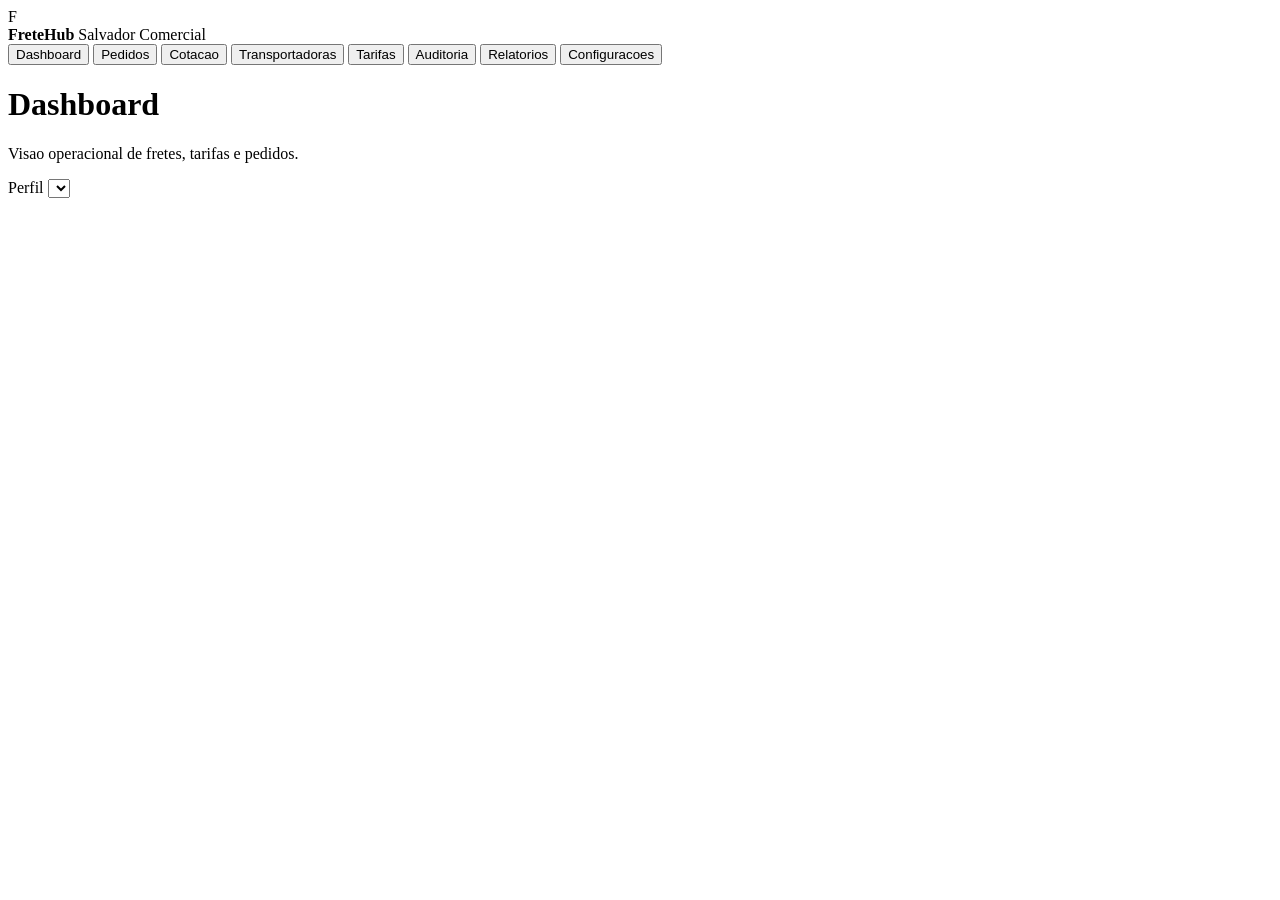
==== index.html @ 62d0a606 "Adicionar HTML do MVP" ====
<!doctype html>
<html lang="pt-BR">
  <head>
    <meta charset="UTF-8" />
    <meta name="viewport" content="width=device-width, initial-scale=1.0" />
    <meta name="description" content="FreteHub Salvador Comercial - MVP de gestao e cotacao de fretes." />
    <title>FreteHub Salvador Comercial</title>
    <link rel="stylesheet" href="./styles.css" />
  </head>
  <body>
    <div class="app-shell">
      <aside class="sidebar">
        <div class="brand">
          <div class="brand-mark">F</div>
          <div>
            <strong>FreteHub</strong>
            <span>Salvador Comercial</span>
          </div>
        </div>

        <nav class="nav" aria-label="Menu principal">
          <button class="nav-item active" data-view="dashboard">Dashboard</button>
          <button class="nav-item" data-view="pedidos">Pedidos</button>
          <button class="nav-item" data-view="cotacao">Cotacao</button>
          <button class="nav-item" data-view="transportadoras">Transportadoras</button>
          <button class="nav-item" data-view="tarifas">Tarifas</button>
          <button class="nav-item" data-view="auditoria">Auditoria</button>
          <button class="nav-item" data-view="relatorios">Relatorios</button>
          <button class="nav-item" data-view="configuracoes">Configuracoes</button>
        </nav>
      </aside>

      <main class="main">
        <header class="topbar">
          <div>
            <h1 id="page-title">Dashboard</h1>
            <p id="page-subtitle">Visao operacional de fretes, tarifas e pedidos.</p>
          </div>
          <div class="user-box">
            <label for="profileSelect">Perfil</label>
            <select id="profileSelect"></select>
          </div>
        </header>

        <section id="app" class="content" aria-live="polite"></section>
      </main>
    </div>

    <template id="emptyState">
      <div class="empty-state">
        <strong>Nenhum registro encontrado.</strong>
        <span>Ajuste os filtros ou cadastre novos dados.</span>
      </div>
    </template>

    <script src="./app.js"></script>
  </body>
</html>
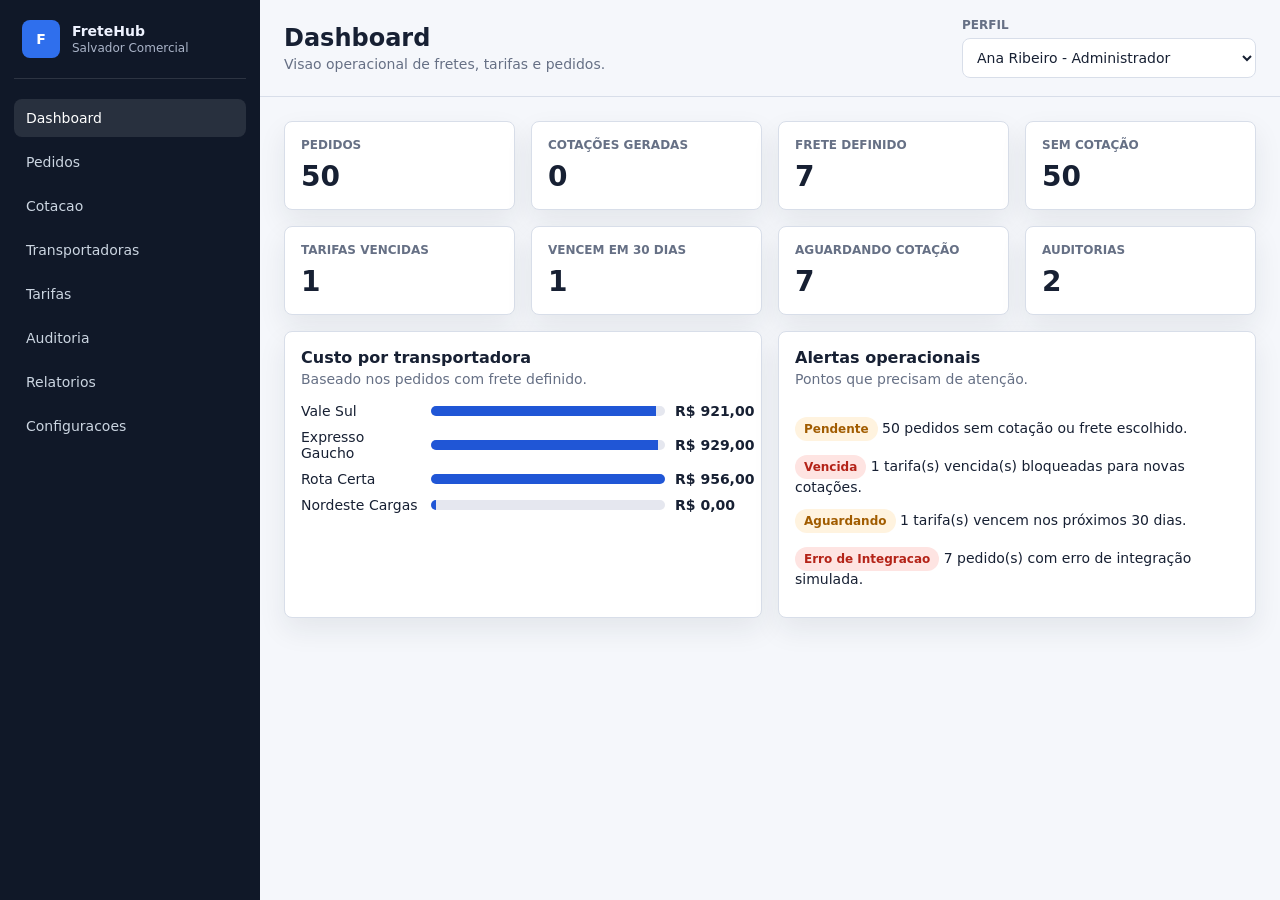
==== commit 0e098b08: "Atualizar V2 completa" ====
--- a/index.html
+++ b/index.html
@@ -56,3 +56,4 @@
     <script src="./app.js"></script>
   </body>
 </html>
+
--- a/styles.css
+++ b/styles.css
@@ -0,0 +1,483 @@
+:root {
+  --bg: #f5f7fb;
+  --panel: #ffffff;
+  --panel-2: #f9fafc;
+  --text: #172033;
+  --muted: #667085;
+  --border: #d8dee9;
+  --primary: #2056d6;
+  --primary-2: #123c9c;
+  --success: #14804a;
+  --warning: #a15c00;
+  --danger: #b42318;
+  --neutral: #586174;
+  --shadow: 0 12px 28px rgba(23, 32, 51, 0.08);
+}
+
+* {
+  box-sizing: border-box;
+}
+
+body {
+  margin: 0;
+  background: var(--bg);
+  color: var(--text);
+  font-family: Inter, ui-sans-serif, system-ui, -apple-system, BlinkMacSystemFont, "Segoe UI", sans-serif;
+  font-size: 14px;
+}
+
+button,
+input,
+select,
+textarea {
+  font: inherit;
+}
+
+button {
+  cursor: pointer;
+}
+
+.app-shell {
+  min-height: 100vh;
+  display: grid;
+  grid-template-columns: 260px 1fr;
+}
+
+.sidebar {
+  background: #101828;
+  color: #eef2ff;
+  padding: 20px 14px;
+  position: sticky;
+  top: 0;
+  height: 100vh;
+}
+
+.brand {
+  display: flex;
+  align-items: center;
+  gap: 12px;
+  padding: 0 8px 20px;
+  border-bottom: 1px solid rgba(255, 255, 255, 0.12);
+}
+
+.brand-mark {
+  width: 38px;
+  height: 38px;
+  display: grid;
+  place-items: center;
+  border-radius: 8px;
+  background: #2f6fed;
+  color: #fff;
+  font-weight: 800;
+}
+
+.brand strong,
+.brand span {
+  display: block;
+}
+
+.brand span {
+  margin-top: 2px;
+  color: #aab4c8;
+  font-size: 12px;
+}
+
+.nav {
+  display: grid;
+  gap: 6px;
+  margin-top: 20px;
+}
+
+.nav-item {
+  width: 100%;
+  text-align: left;
+  border: 0;
+  color: #cbd5e1;
+  background: transparent;
+  padding: 11px 12px;
+  border-radius: 8px;
+}
+
+.nav-item:hover,
+.nav-item.active {
+  background: rgba(255, 255, 255, 0.1);
+  color: #fff;
+}
+
+.main {
+  min-width: 0;
+}
+
+.topbar {
+  position: sticky;
+  top: 0;
+  z-index: 5;
+  display: flex;
+  justify-content: space-between;
+  gap: 16px;
+  align-items: center;
+  background: rgba(245, 247, 251, 0.92);
+  border-bottom: 1px solid var(--border);
+  padding: 18px 24px;
+  backdrop-filter: blur(10px);
+}
+
+.topbar h1 {
+  margin: 0;
+  font-size: 24px;
+  letter-spacing: 0;
+}
+
+.topbar p {
+  margin: 4px 0 0;
+  color: var(--muted);
+}
+
+.user-box {
+  min-width: 220px;
+}
+
+.user-box label,
+.field label {
+  display: block;
+  margin-bottom: 6px;
+  color: var(--muted);
+  font-size: 12px;
+  font-weight: 700;
+  text-transform: uppercase;
+}
+
+.content {
+  padding: 24px;
+}
+
+.grid {
+  display: grid;
+  gap: 16px;
+}
+
+.grid.cols-2 {
+  grid-template-columns: repeat(2, minmax(0, 1fr));
+}
+
+.grid.cols-3 {
+  grid-template-columns: repeat(3, minmax(0, 1fr));
+}
+
+.grid.cols-4 {
+  grid-template-columns: repeat(4, minmax(0, 1fr));
+}
+
+.card {
+  background: var(--panel);
+  border: 1px solid var(--border);
+  border-radius: 8px;
+  box-shadow: var(--shadow);
+}
+
+.card-header {
+  padding: 16px 16px 0;
+}
+
+.card-header h2,
+.card-header h3 {
+  margin: 0;
+  font-size: 16px;
+}
+
+.card-header p {
+  margin: 4px 0 0;
+  color: var(--muted);
+}
+
+.card-body {
+  padding: 16px;
+}
+
+.metric {
+  padding: 16px;
+}
+
+.metric span {
+  display: block;
+  color: var(--muted);
+  font-size: 12px;
+  text-transform: uppercase;
+  font-weight: 800;
+}
+
+.metric strong {
+  display: block;
+  margin-top: 8px;
+  font-size: 28px;
+}
+
+.toolbar {
+  display: flex;
+  flex-wrap: wrap;
+  gap: 10px;
+  align-items: end;
+  justify-content: space-between;
+  margin-bottom: 16px;
+}
+
+.toolbar .filters {
+  display: flex;
+  flex-wrap: wrap;
+  gap: 10px;
+  align-items: end;
+}
+
+input,
+select,
+textarea {
+  width: 100%;
+  min-height: 40px;
+  border: 1px solid var(--border);
+  border-radius: 8px;
+  background: #fff;
+  color: var(--text);
+  padding: 9px 10px;
+}
+
+textarea {
+  min-height: 90px;
+  resize: vertical;
+}
+
+.field {
+  min-width: 160px;
+}
+
+.button {
+  display: inline-flex;
+  align-items: center;
+  justify-content: center;
+  gap: 8px;
+  min-height: 40px;
+  border: 1px solid transparent;
+  border-radius: 8px;
+  background: var(--primary);
+  color: white;
+  padding: 9px 14px;
+  font-weight: 700;
+}
+
+.button:hover {
+  background: var(--primary-2);
+}
+
+.button.secondary {
+  background: #fff;
+  color: var(--text);
+  border-color: var(--border);
+}
+
+.button.secondary:hover {
+  background: var(--panel-2);
+}
+
+.button.danger {
+  background: var(--danger);
+}
+
+.button:disabled {
+  opacity: 0.45;
+  cursor: not-allowed;
+}
+
+.table-wrap {
+  overflow: auto;
+  border: 1px solid var(--border);
+  border-radius: 8px;
+  background: var(--panel);
+}
+
+table {
+  width: 100%;
+  border-collapse: collapse;
+  min-width: 820px;
+}
+
+th,
+td {
+  padding: 11px 12px;
+  border-bottom: 1px solid var(--border);
+  text-align: left;
+  vertical-align: top;
+}
+
+th {
+  background: var(--panel-2);
+  color: var(--muted);
+  font-size: 12px;
+  text-transform: uppercase;
+}
+
+tr:last-child td {
+  border-bottom: 0;
+}
+
+.badge {
+  display: inline-flex;
+  align-items: center;
+  min-height: 24px;
+  border-radius: 999px;
+  padding: 3px 9px;
+  font-size: 12px;
+  font-weight: 800;
+  white-space: nowrap;
+  background: #eef2f7;
+  color: var(--neutral);
+}
+
+.badge.success {
+  background: #e8f7ef;
+  color: var(--success);
+}
+
+.badge.warning {
+  background: #fff3df;
+  color: var(--warning);
+}
+
+.badge.danger {
+  background: #fee4e2;
+  color: var(--danger);
+}
+
+.badge.info {
+  background: #e8efff;
+  color: var(--primary);
+}
+
+.split {
+  display: grid;
+  grid-template-columns: minmax(280px, 420px) 1fr;
+  gap: 16px;
+}
+
+.form-grid {
+  display: grid;
+  grid-template-columns: repeat(2, minmax(0, 1fr));
+  gap: 12px;
+}
+
+.form-grid .wide {
+  grid-column: 1 / -1;
+}
+
+.check-list {
+  display: grid;
+  gap: 8px;
+}
+
+.check-item {
+  display: flex;
+  gap: 8px;
+  align-items: center;
+  padding: 8px;
+  background: var(--panel-2);
+  border-radius: 8px;
+}
+
+.check-item input {
+  width: auto;
+  min-height: auto;
+}
+
+.bar-row {
+  display: grid;
+  grid-template-columns: 120px 1fr 70px;
+  gap: 10px;
+  align-items: center;
+  margin-bottom: 10px;
+}
+
+.bar-track {
+  height: 10px;
+  border-radius: 999px;
+  background: #e5e7ef;
+  overflow: hidden;
+}
+
+.bar-fill {
+  height: 100%;
+  background: var(--primary);
+}
+
+.empty-state {
+  padding: 32px;
+  text-align: center;
+  color: var(--muted);
+}
+
+.empty-state strong,
+.empty-state span {
+  display: block;
+}
+
+.toast {
+  position: fixed;
+  right: 18px;
+  bottom: 18px;
+  max-width: 360px;
+  padding: 12px 14px;
+  border-radius: 8px;
+  background: #101828;
+  color: white;
+  box-shadow: var(--shadow);
+  z-index: 10;
+}
+
+.muted {
+  color: var(--muted);
+}
+
+.money {
+  white-space: nowrap;
+  font-variant-numeric: tabular-nums;
+}
+
+@media (max-width: 980px) {
+  .app-shell {
+    grid-template-columns: 1fr;
+  }
+
+  .sidebar {
+    position: static;
+    height: auto;
+  }
+
+  .nav {
+    grid-template-columns: repeat(2, minmax(0, 1fr));
+  }
+
+  .topbar {
+    align-items: stretch;
+    flex-direction: column;
+  }
+
+  .grid.cols-2,
+  .grid.cols-3,
+  .grid.cols-4,
+  .split {
+    grid-template-columns: 1fr;
+  }
+}
+
+@media (max-width: 600px) {
+  .content,
+  .topbar {
+    padding: 16px;
+  }
+
+  .form-grid {
+    grid-template-columns: 1fr;
+  }
+
+  .nav {
+    grid-template-columns: 1fr;
+  }
+}
+
